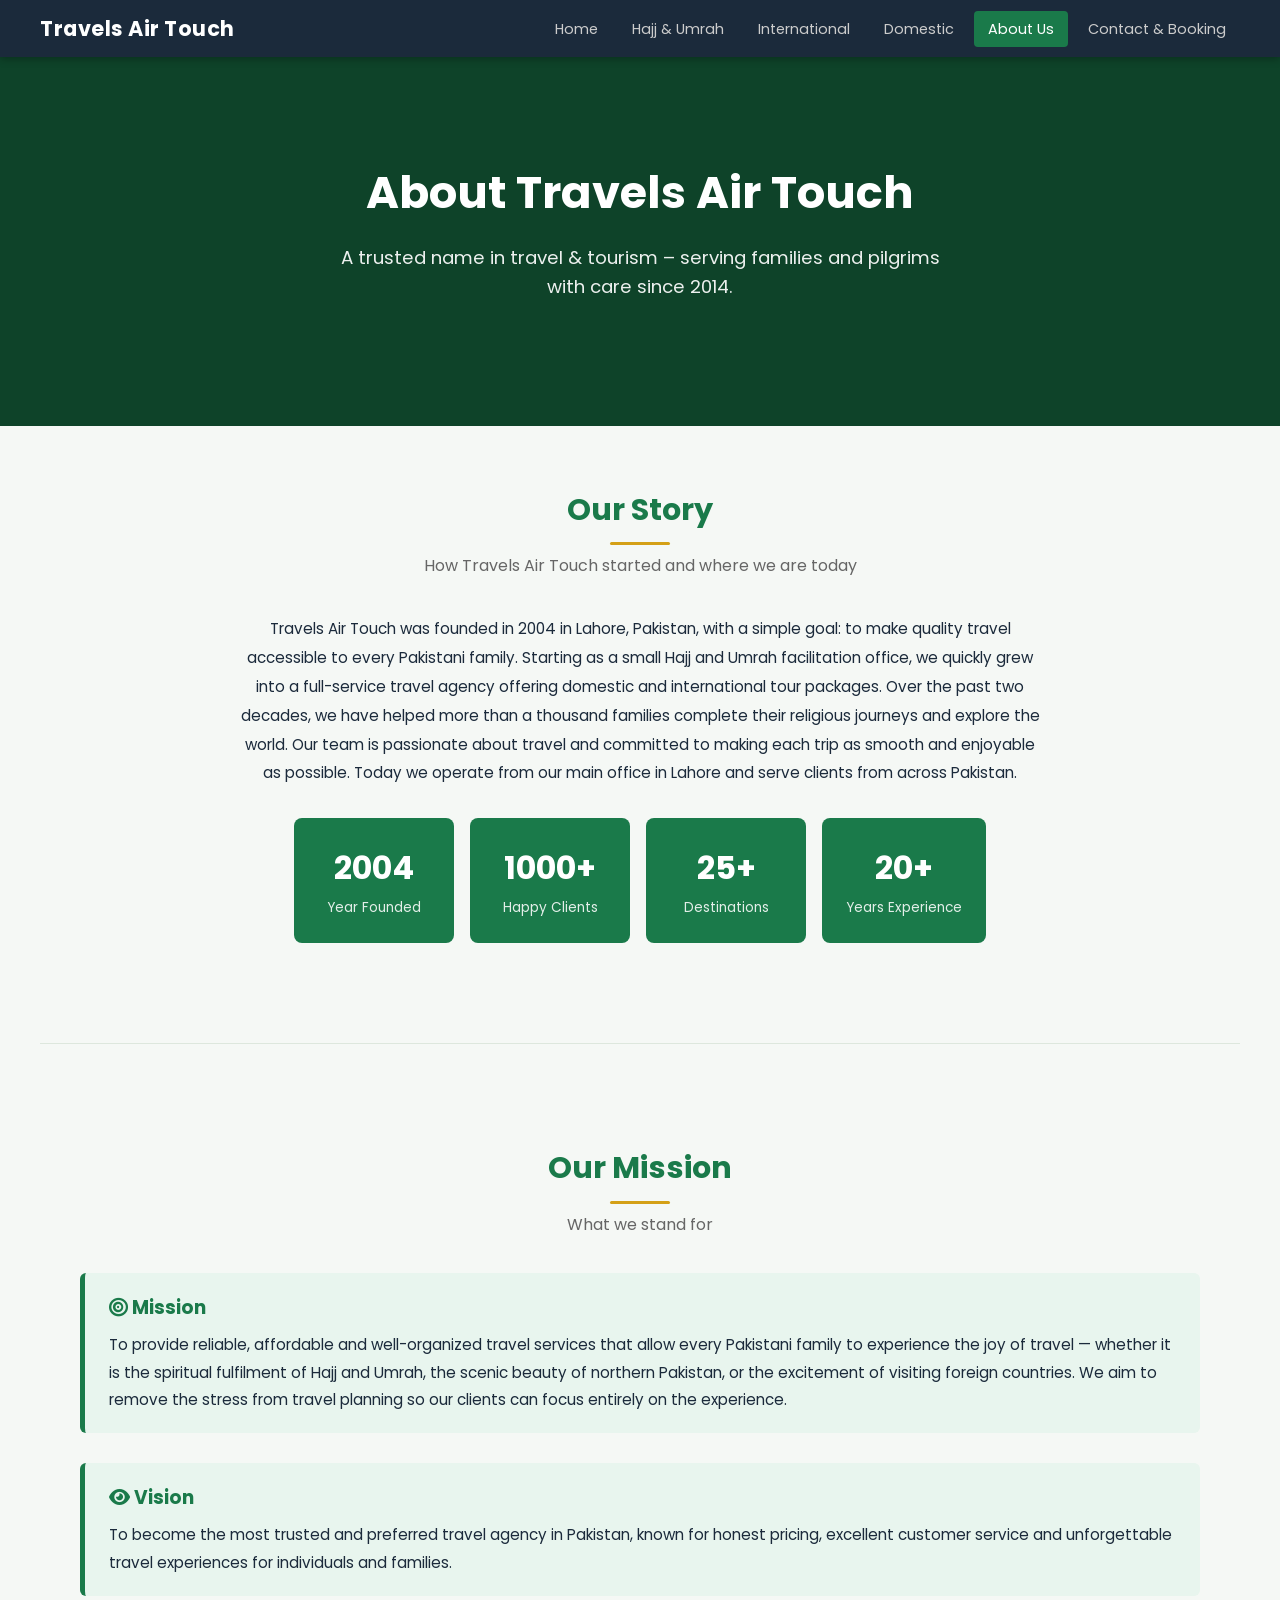
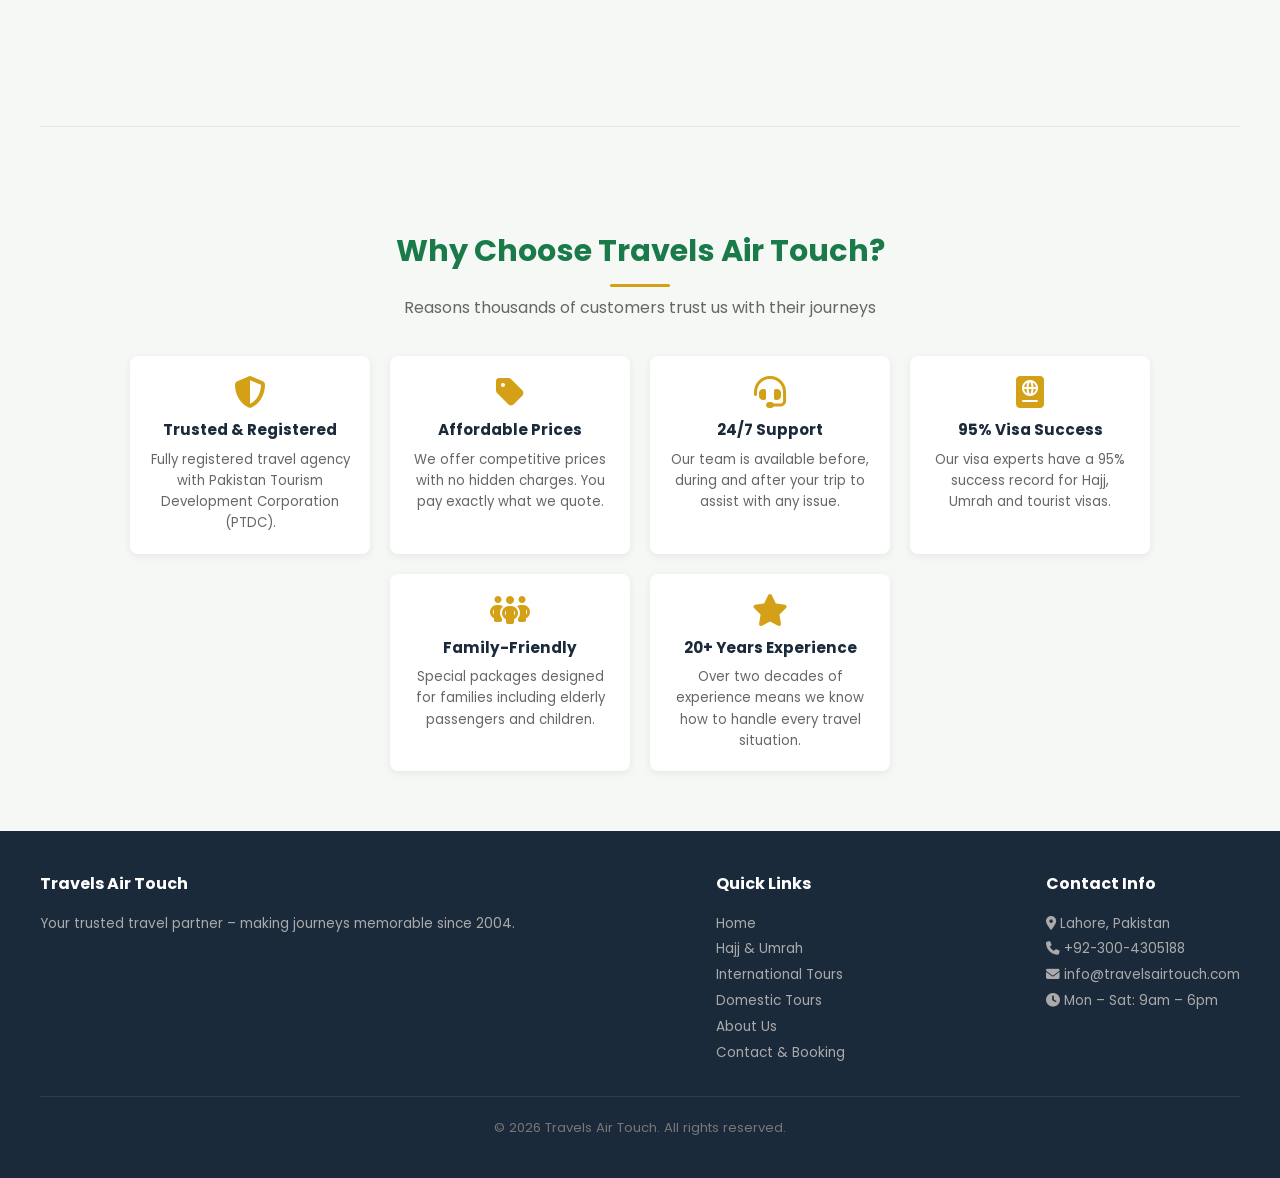
==== about.html @ 582b8dd6 "Add files via upload" ====
<!DOCTYPE html>
<html lang="en">

<head>
  <meta charset="UTF-8">
  <meta name="viewport" content="width=device-width, initial-scale=1.0">
  <title>About Us – Travels Air Touch</title>
  <link rel="stylesheet" href="style.css">
  <link rel="stylesheet"
        href="https://cdnjs.cloudflare.com/ajax/libs/font-awesome/6.5.0/css/all.min.css">
</head>

<body>

  <nav>
    <div class="nav-logo">
      <img src="logo.png" alt="Travels Air Touch Logo"
           onerror="this.style.display='none'">
      <span>Travels Air Touch</span>
    </div>
    <ul class="nav-links">
      <li><a href="index.html">Home</a></li>
      <li><a href="hajj-umrah.html">Hajj &amp; Umrah</a></li>
      <li><a href="international.html">International</a></li>
      <li><a href="domestic.html">Domestic</a></li>
      <li><a href="about.html" class="active">About Us</a></li>
      <li><a href="contact.html">Contact &amp; Booking</a></li>
    </ul>
  </nav>

  <!-- Hero -->
  <section class="hero"
    style="background-image: url('https://images.unsplash.com/photo-1488646953014-85cb44e25828?w=1400&q=80');">
    <h1>About Travels Air Touch</h1>
    <p>A trusted name in travel &amp; tourism – serving families and pilgrims with care since 2014.</p>
  </section>

  <!-- ============================================================
       COMPANY HISTORY / DESCRIPTION
  ============================================================ -->
  <section class="section">
    <h2 class="section-title">Our Story</h2>
    <p class="section-subtitle">How Travels Air Touch started and where we are today</p>

    <p class="company-bio">
      Travels Air Touch was founded in 2004 in Lahore, Pakistan, with a simple goal: to make quality
      travel accessible to every Pakistani family. Starting as a small Hajj and Umrah facilitation
      office, we quickly grew into a full-service travel agency offering domestic and international
      tour packages. Over the past two decades, we have helped more than a thousand families complete
      their religious journeys and explore the world. Our team is passionate about travel and
      committed to making each trip as smooth and enjoyable as possible. Today we operate from our
      main office in Lahore and serve clients from across Pakistan.
    </p>

    <!-- Stats -->
    <div class="stats-row">
      <div class="stat-box">
        <h2>2004</h2>
        <p>Year Founded</p>
      </div>
      <div class="stat-box">
        <h2>1000+</h2>
        <p>Happy Clients</p>
      </div>
      <div class="stat-box">
        <h2>25+</h2>
        <p>Destinations</p>
      </div>
      <div class="stat-box">
        <h2>20+</h2>
        <p>Years Experience</p>
      </div>
    </div>
  </section>

  <hr class="divider">

  <!-- ============================================================
       MISSION STATEMENT
  ============================================================ -->
  <section class="section">
    <h2 class="section-title">Our Mission</h2>
    <p class="section-subtitle">What we stand for</p>

    <div class="info-box">
      <h3><i class="fa-solid fa-bullseye"></i> Mission</h3>
      <p style="font-size:0.95rem; line-height:1.8;">
        To provide reliable, affordable and well-organized travel services that allow every Pakistani
        family to experience the joy of travel — whether it is the spiritual fulfilment of Hajj and Umrah,
        the scenic beauty of northern Pakistan, or the excitement of visiting foreign countries.
        We aim to remove the stress from travel planning so our clients can focus entirely on the experience.
      </p>
    </div>

    <div class="info-box">
      <h3><i class="fa-solid fa-eye"></i> Vision</h3>
      <p style="font-size:0.95rem; line-height:1.8;">
        To become the most trusted and preferred travel agency in Pakistan, known for honest pricing,
        excellent customer service and unforgettable travel experiences for individuals and families.
      </p>
    </div>
  </section>

  <hr class="divider">

  <!-- ============================================================
       WHY CHOOSE US
  ============================================================ -->
  <section class="section">
    <h2 class="section-title">Why Choose Travels Air Touch?</h2>
    <p class="section-subtitle">Reasons thousands of customers trust us with their journeys</p>

    <div class="why-list">

      <div class="why-item">
        <i class="fa-solid fa-shield-halved"></i>
        <h4>Trusted &amp; Registered</h4>
        <p>Fully registered travel agency with Pakistan Tourism Development Corporation (PTDC).</p>
      </div>

      <div class="why-item">
        <i class="fa-solid fa-tag"></i>
        <h4>Affordable Prices</h4>
        <p>We offer competitive prices with no hidden charges. You pay exactly what we quote.</p>
      </div>

      <div class="why-item">
        <i class="fa-solid fa-headset"></i>
        <h4>24/7 Support</h4>
        <p>Our team is available before, during and after your trip to assist with any issue.</p>
      </div>

      <div class="why-item">
        <i class="fa-solid fa-passport"></i>
        <h4>95% Visa Success</h4>
        <p>Our visa experts have a 95% success record for Hajj, Umrah and tourist visas.</p>
      </div>

      <div class="why-item">
        <i class="fa-solid fa-people-group"></i>
        <h4>Family-Friendly</h4>
        <p>Special packages designed for families including elderly passengers and children.</p>
      </div>

      <div class="why-item">
        <i class="fa-solid fa-star"></i>
        <h4>20+ Years Experience</h4>
        <p>Over two decades of experience means we know how to handle every travel situation.</p>
      </div>

    </div><!-- end why-list -->
  </section>

  <!-- Footer -->
  <footer>
    <div class="footer-content">
      <div class="footer-col">
        <h4>Travels Air Touch</h4>
        <p>Your trusted travel partner – making journeys memorable since 2004.</p>
      </div>
      <div class="footer-col">
        <h4>Quick Links</h4>
        <ul>
          <li><a href="index.html">Home</a></li>
          <li><a href="hajj-umrah.html">Hajj &amp; Umrah</a></li>
          <li><a href="international.html">International Tours</a></li>
          <li><a href="domestic.html">Domestic Tours</a></li>
          <li><a href="about.html">About Us</a></li>
          <li><a href="contact.html">Contact &amp; Booking</a></li>
        </ul>
      </div>
      <div class="footer-col">
        <h4>Contact Info</h4>
        <p><i class="fa-solid fa-location-dot"></i> Lahore, Pakistan</p>
        <p><i class="fa-solid fa-phone"></i> +92-300-4305188</p>
        <p><i class="fa-solid fa-envelope"></i> info@travelsairtouch.com</p>
        <p><i class="fa-solid fa-clock"></i> Mon – Sat: 9am – 6pm</p>
      </div>
    </div>
    <div class="footer-bottom">
      <p>&copy; 2026 Travels Air Touch. All rights reserved.</p>
    </div>
  </footer>

</body>
</html>
---- style.css ----
/* ============================================================
   style.css  –  Travels Air Touch
   This ONE CSS file is linked by ALL 6 HTML pages.
   
   HOW CSS WORKS (beginner note):
   - We "select" an HTML element and then write rules inside { }
   - Each rule is:  property: value;
   - Example:  color: red;   means "make the text red"
============================================================ */

/* ---------- 1. GOOGLE FONTS IMPORT ----------
   We import Poppins font so every page looks the same.
   @import must be the FIRST thing in the CSS file.
*/
@import url('https://fonts.googleapis.com/css2?family=Poppins:wght@400;600;700&display=swap');

/* ---------- 2. CSS VARIABLES (custom colours) ----------
   :root means "the whole webpage".
   We store our brand colours here so we only change them once.
*/
:root {
    --green:  #1a7a4a;   /* main brand green  */
    --gold:   #d4a017;   /* accent gold       */
    --dark:   #1b2a3b;   /* dark navy text    */
    --light:  #f5f8f5;   /* very light bg     */
    --white:  #ffffff;
    --grey:   #666666;
}

/* ---------- 3. RESET / BASE ----------
   * means "every element".
   box-sizing: border-box makes width/height easier to predict.
*/
* {
    margin: 0;
    padding: 0;
    box-sizing: border-box;
}

body {
    font-family: 'Poppins', sans-serif;
    background-color: var(--light);
    color: var(--dark);
    line-height: 1.6;   /* space between lines */
}

/* Links – remove default underline, add our colour */
a {
    text-decoration: none;
    color: inherit;
}

/* Images fill their container and never overflow */
img {
    max-width: 100%;
    display: block;
}

/* ---------- 4. NAVIGATION BAR ----------
   <nav> is the HTML element we style here.
*/
nav {
    background-color: var(--dark);
    padding: 0 40px;
    display: flex;              /* puts children side-by-side */
    align-items: center;        /* vertical centre            */
    justify-content: space-between;  /* logo left, links right */
    position: sticky;           /* sticks to top while scrolling */
    top: 0;
    z-index: 100;               /* stays above other content   */
    box-shadow: 0 2px 8px rgba(0,0,0,0.3);
}

/* Logo area inside nav */
.nav-logo {
    display: flex;
    align-items: center;
    gap: 10px;                  /* space between logo image and text */
    padding: 12px 0;
}

/* The <img> tag used for the logo */
.nav-logo img {
    width: 48px;
    height: 48px;
    border-radius: 8px;
    object-fit: contain;
    background-color: var(--white);
    padding: 4px;
}

/* Company name text next to logo */
.nav-logo span {
    color: var(--white);
    font-size: 1.3rem;
    font-weight: 700;
    letter-spacing: 0.5px;
}

/* The container holding all nav links */
.nav-links {
    display: flex;
    list-style: none;           /* removes bullet points from <ul> */
    gap: 6px;
}

/* Each nav link */
.nav-links a {
    color: #cccccc;
    padding: 8px 14px;
    border-radius: 4px;
    font-size: 0.9rem;
    transition: background-color 0.25s, color 0.25s;  /* smooth hover */
}

/* Hover state – when mouse is over a link */
.nav-links a:hover,
.nav-links a.active {
    background-color: var(--green);
    color: var(--white);
}

/* ---------- 5. HERO BANNER ----------
   A full-width banner at the top of the page.
   background-image is set per-page with an inline style.
*/
.hero {
    background-color: var(--green);   /* fallback colour if no image */
    background-size: cover;
    background-position: center;
    background-repeat: no-repeat;
    padding: 100px 40px;
    text-align: center;
    color: var(--white);
    position: relative;
}

/* Dark overlay on top of hero image so text is readable */
.hero::before {
    content: '';                /* required for pseudo-elements */
    position: absolute;
    inset: 0;                   /* shorthand for top/right/bottom/left: 0 */
    background-color: rgba(0, 0, 0, 0.45);
}

/* All hero text must be on top of the overlay */
.hero * {
    position: relative;
    z-index: 1;
}

.hero h1 {
    font-size: 2.8rem;
    margin-bottom: 14px;
}

.hero p {
    font-size: 1.15rem;
    max-width: 600px;
    margin: 0 auto 24px;
    opacity: 0.92;
}

/* ---------- 6. BUTTONS ---------- */
.btn {
    display: inline-block;
    background-color: var(--gold);
    color: var(--dark);
    padding: 12px 28px;
    border-radius: 6px;
    font-weight: 600;
    font-size: 0.95rem;
    transition: background-color 0.25s, transform 0.15s;
    border: none;
    cursor: pointer;
}

.btn:hover {
    background-color: #b8860b;  /* slightly darker gold on hover */
    transform: translateY(-2px);
}

.btn-outline {
    background-color: transparent;
    border: 2px solid var(--green);
    color: var(--green);
}

.btn-outline:hover {
    background-color: var(--green);
    color: var(--white);
    transform: translateY(-2px);
}

/* ---------- 7. SECTION WRAPPER ----------
   .section is used on every section of content to give padding.
*/
.section {
    padding: 60px 40px;
    max-width: 1200px;      /* content never gets too wide on big screens */
    margin: 0 auto;         /* centres the content horizontally */
}

/* Section heading style */
.section-title {
    font-size: 1.9rem;
    color: var(--green);
    margin-bottom: 8px;
    text-align: center;
}

/* Small subtitle below section heading */
.section-subtitle {
    text-align: center;
    color: var(--grey);
    margin-bottom: 36px;
    font-size: 1rem;
}

/* Horizontal line under section titles */
.section-title::after {
    content: '';
    display: block;
    width: 60px;
    height: 3px;
    background-color: var(--gold);
    margin: 8px auto 0;
    border-radius: 2px;
}

/* ---------- 8. CARDS GRID ----------
   A flexible grid that wraps automatically.
*/
.cards-grid {
    display: flex;
    flex-wrap: wrap;            /* cards go to next line if no space */
    gap: 24px;
    justify-content: center;
}

/* Individual card */
.card {
    background-color: var(--white);
    border-radius: 10px;
    box-shadow: 0 2px 12px rgba(0,0,0,0.09);
    overflow: hidden;           /* hides anything outside the rounded corners */
    width: 280px;
    transition: transform 0.25s, box-shadow 0.25s;
}

.card:hover {
    transform: translateY(-5px);
    box-shadow: 0 8px 24px rgba(0,0,0,0.15);
}

/* Image inside card */
.card-img {
    width: 100%;
    height: 180px;
    object-fit: cover;          /* crop the image nicely to fill space */
}

/* Text area inside card */
.card-body {
    padding: 16px;
}

.card-body h3 {
    font-size: 1.05rem;
    margin-bottom: 6px;
    color: var(--dark);
}

.card-body p {
    font-size: 0.88rem;
    color: var(--grey);
    margin-bottom: 10px;
}

/* Price tag on card */
.card-price {
    font-size: 1rem;
    font-weight: 700;
    color: var(--green);
}

/* Duration badge on card */
.card-badge {
    display: inline-block;
    background-color: var(--light);
    border: 1px solid var(--green);
    color: var(--green);
    font-size: 0.75rem;
    padding: 2px 8px;
    border-radius: 20px;
    margin-bottom: 8px;
}

/* ---------- 9. OVERVIEW / QUICK LINKS BOXES (home page) ---------- */
.overview-grid {
    display: flex;
    flex-wrap: wrap;
    gap: 24px;
    justify-content: center;
    margin-top: 30px;
}

.overview-box {
    background-color: var(--white);
    border-top: 4px solid var(--green);
    border-radius: 8px;
    padding: 28px 24px;
    width: 280px;
    text-align: center;
    box-shadow: 0 2px 10px rgba(0,0,0,0.08);
    transition: transform 0.2s;
}

.overview-box:hover {
    transform: translateY(-4px);
}

.overview-box i {
    font-size: 2.2rem;
    color: var(--green);
    margin-bottom: 12px;
}

.overview-box h3 {
    margin-bottom: 8px;
    font-size: 1.1rem;
}

.overview-box p {
    font-size: 0.87rem;
    color: var(--grey);
    margin-bottom: 14px;
}

/* ---------- 10. PRICING TABLE (Hajj/Umrah page) ---------- */
.pricing-table {
    width: 100%;
    border-collapse: collapse;     /* removes space between cells */
    margin-top: 16px;
    font-size: 0.92rem;
}

.pricing-table th,
.pricing-table td {
    border: 1px solid #ddd;
    padding: 12px 16px;
    text-align: center;
}

.pricing-table thead {
    background-color: var(--green);
    color: var(--white);
}

.pricing-table tbody tr:nth-child(even) {
    background-color: #f0f6f2;  /* alternating row colour */
}

.pricing-table .check {
    color: var(--green);
    font-weight: 700;
    font-size: 1rem;
}

.pricing-table .cross {
    color: #cc0000;
    font-weight: 700;
}

/* ---------- 11. INFO BOX (visa info etc.) ---------- */
.info-box {
    background-color: #e8f5ee;
    border-left: 5px solid var(--green);
    padding: 20px 24px;
    border-radius: 6px;
    margin: 30px 0;
}

.info-box h3 {
    color: var(--green);
    margin-bottom: 8px;
}

.info-box ul {
    padding-left: 20px;
}

.info-box li {
    margin-bottom: 6px;
    font-size: 0.92rem;
    color: var(--dark);
}

/* ---------- 12. GALLERY ---------- */
.gallery {
    display: flex;
    flex-wrap: wrap;
    gap: 12px;
    justify-content: center;
    margin-top: 20px;
}

.gallery img {
    width: 260px;
    height: 180px;
    object-fit: cover;
    border-radius: 8px;
    box-shadow: 0 2px 8px rgba(0,0,0,0.12);
    transition: transform 0.2s;
}

.gallery img:hover {
    transform: scale(1.03);
}

/* ---------- 13. ABOUT PAGE – TEAM CARDS ---------- */
.team-grid {
    display: flex;
    flex-wrap: wrap;
    gap: 24px;
    justify-content: center;
}

.team-card {
    background-color: var(--white);
    border-radius: 10px;
    text-align: center;
    padding: 30px 24px;
    width: 220px;
    box-shadow: 0 2px 12px rgba(0,0,0,0.09);
}

.team-avatar {
    width: 80px;
    height: 80px;
    border-radius: 50%;       /* makes image a circle */
    object-fit: cover;
    margin: 0 auto 14px;
    border: 3px solid var(--green);
}

.team-card h4 {
    font-size: 1rem;
    margin-bottom: 4px;
}

.team-card p {
    font-size: 0.82rem;
    color: var(--grey);
}

/* Why choose us – icon list */
.why-list {
    display: flex;
    flex-wrap: wrap;
    gap: 20px;
    justify-content: center;
    margin-top: 20px;
}

.why-item {
    background-color: var(--white);
    border-radius: 8px;
    padding: 20px;
    width: 240px;
    text-align: center;
    box-shadow: 0 2px 8px rgba(0,0,0,0.07);
}

.why-item i {
    font-size: 2rem;
    color: var(--gold);
    margin-bottom: 10px;
}

.why-item h4 {
    margin-bottom: 6px;
    font-size: 0.95rem;
}

.why-item p {
    font-size: 0.83rem;
    color: var(--grey);
}

/* ---------- 14. CONTACT FORM ---------- */
.contact-wrapper {
    display: flex;
    flex-wrap: wrap;
    gap: 40px;
    justify-content: center;
}

/* The booking form */
.booking-form {
    background-color: var(--white);
    padding: 36px;
    border-radius: 10px;
    box-shadow: 0 2px 14px rgba(0,0,0,0.1);
    width: 500px;
}

.booking-form h3 {
    color: var(--green);
    font-size: 1.3rem;
    margin-bottom: 22px;
}

/* Rows inside the form */
.form-group {
    margin-bottom: 18px;
}

.form-group label {
    display: block;             /* label goes on its own line */
    font-size: 0.88rem;
    font-weight: 600;
    margin-bottom: 6px;
    color: var(--dark);
}

/* All input / select / textarea fields */
.form-group input,
.form-group select,
.form-group textarea {
    width: 100%;
    padding: 10px 14px;
    border: 1px solid #ccc;
    border-radius: 6px;
    font-family: 'Poppins', sans-serif;
    font-size: 0.9rem;
    outline: none;
    transition: border-color 0.2s;
}

/* Highlight border when user clicks into field */
.form-group input:focus,
.form-group select:focus,
.form-group textarea:focus {
    border-color: var(--green);
}

.form-group textarea {
    resize: vertical;           /* user can resize textarea up/down only */
    min-height: 90px;
}

/* Two fields side-by-side using flex */
.form-row {
    display: flex;
    gap: 14px;
}

.form-row .form-group {
    flex: 1;                    /* each takes equal space */
}

/* Company contact info panel */
.contact-info {
    width: 300px;
}

.contact-info h3 {
    color: var(--green);
    font-size: 1.2rem;
    margin-bottom: 20px;
}

.contact-detail {
    display: flex;
    align-items: flex-start;
    gap: 14px;
    margin-bottom: 18px;
}

.contact-detail i {
    font-size: 1.3rem;
    color: var(--green);
    margin-top: 2px;
}

.contact-detail p {
    font-size: 0.88rem;
    color: var(--grey);
    line-height: 1.5;
}

.contact-detail strong {
    display: block;
    color: var(--dark);
    font-size: 0.92rem;
}

/* Social media icons row */
.social-links {
    display: flex;
    gap: 12px;
    margin-top: 20px;
}

.social-links a {
    display: inline-flex;
    align-items: center;
    justify-content: center;
    width: 40px;
    height: 40px;
    background-color: var(--green);
    color: var(--white);
    border-radius: 50%;
    font-size: 1rem;
    transition: background-color 0.2s, transform 0.2s;
}

.social-links a:hover {
    background-color: var(--gold);
    color: var(--dark);
    transform: scale(1.1);
}

/* ---------- 15. FOOTER ---------- */
footer {
    background-color: var(--dark);
    color: #cccccc;
    padding: 40px;
}

.footer-content {
    max-width: 1200px;
    margin: 0 auto;
    display: flex;
    flex-wrap: wrap;
    gap: 40px;
    justify-content: space-between;
}

.footer-col h4 {
    color: var(--white);
    margin-bottom: 14px;
    font-size: 1rem;
}

.footer-col p,
.footer-col li {
    font-size: 0.85rem;
    line-height: 1.9;
    color: #aaaaaa;
    list-style: none;
}

.footer-col a {
    color: #aaaaaa;
    transition: color 0.2s;
}

.footer-col a:hover {
    color: var(--gold);
}

/* The very bottom strip of the footer */
.footer-bottom {
    text-align: center;
    margin-top: 30px;
    padding-top: 20px;
    border-top: 1px solid #2e3e50;
    font-size: 0.82rem;
    color: #777;
    max-width: 1200px;
    margin: 30px auto 0;
}

/* ---------- 16. REGION HEADING (international page) ---------- */
.region-heading {
    font-size: 1.2rem;
    color: var(--dark);
    border-left: 4px solid var(--gold);
    padding-left: 12px;
    margin: 30px 0 18px;
    font-weight: 600;
}

/* ---------- 17. SEASONAL BADGE (domestic page) ---------- */
.season-badge {
    display: inline-block;
    padding: 3px 10px;
    border-radius: 20px;
    font-size: 0.75rem;
    font-weight: 600;
    margin-bottom: 6px;
}

.summer { background-color: #fff3cd; color: #856404; }
.winter { background-color: #cfe2ff; color: #084298; }

/* ---------- 18. ABOUT COMPANY BIO ---------- */
.company-bio {
    max-width: 800px;
    margin: 0 auto;
    font-size: 0.95rem;
    color: var(--dark);
    text-align: center;
    line-height: 1.9;
}

/* ---------- 19. UTILITY CLASSES ---------- */
.text-center { text-align: center; }
.mt-20 { margin-top: 20px; }
.mb-20 { margin-bottom: 20px; }

/* Highlighted number / stat boxes */
.stat-box {
    background-color: var(--green);
    color: var(--white);
    padding: 24px;
    border-radius: 8px;
    text-align: center;
    min-width: 160px;
}

.stat-box h2 {
    font-size: 2rem;
    margin-bottom: 4px;
}

.stat-box p {
    font-size: 0.85rem;
    opacity: 0.88;
}

.stats-row {
    display: flex;
    flex-wrap: wrap;
    gap: 16px;
    justify-content: center;
    margin-top: 30px;
}

/* Light horizontal divider */
.divider {
    border: none;
    border-top: 1px solid #dde7dd;
    margin: 40px auto;
    max-width: 1200px;
}
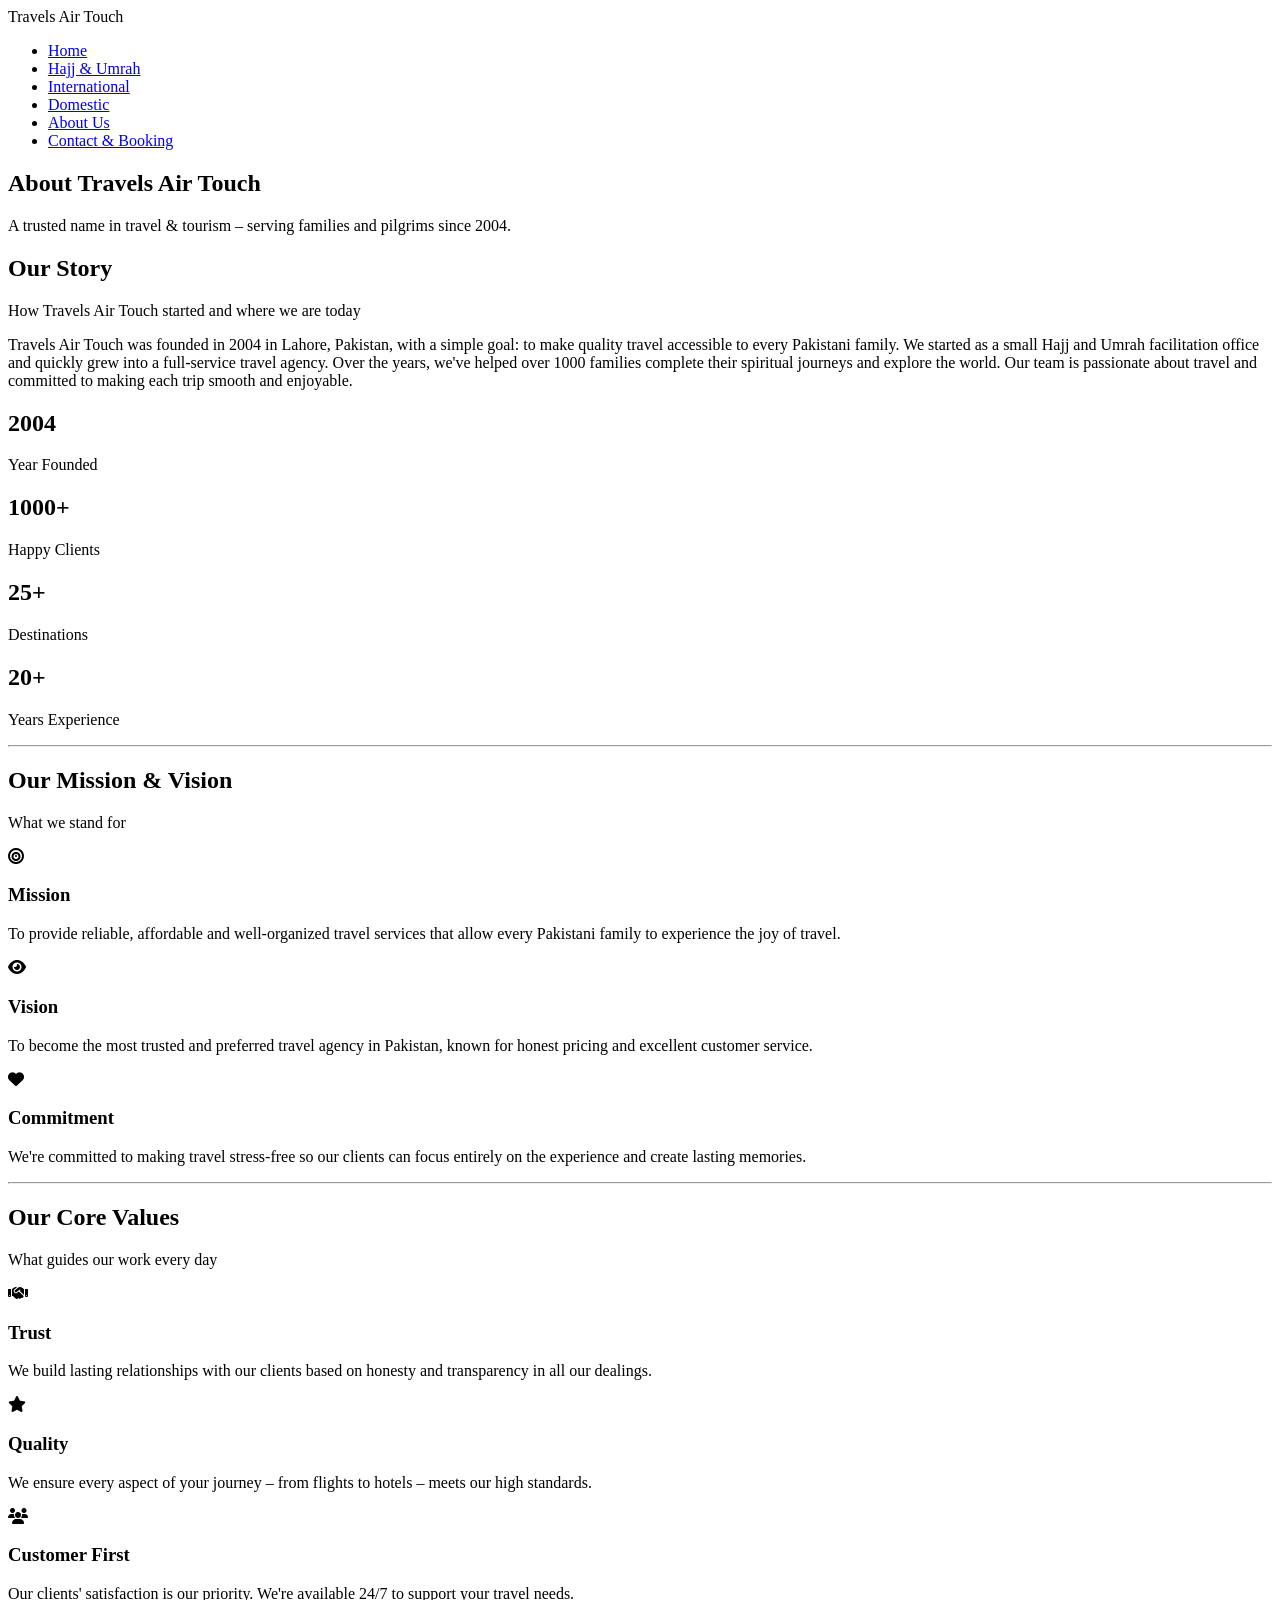
==== commit 95f3f6f3: "Add files via upload" ====
--- a/about.html
+++ b/about.html
@@ -1,186 +1,115 @@
-<!DOCTYPE html>
-<html lang="en">
-
-<head>
-  <meta charset="UTF-8">
-  <meta name="viewport" content="width=device-width, initial-scale=1.0">
-  <title>About Us – Travels Air Touch</title>
-  <link rel="stylesheet" href="style.css">
-  <link rel="stylesheet"
-        href="https://cdnjs.cloudflare.com/ajax/libs/font-awesome/6.5.0/css/all.min.css">
-</head>
-
-<body>
-
-  <nav>
-    <div class="nav-logo">
-      <img src="logo.png" alt="Travels Air Touch Logo"
-           onerror="this.style.display='none'">
-      <span>Travels Air Touch</span>
-    </div>
-    <ul class="nav-links">
-      <li><a href="index.html">Home</a></li>
-      <li><a href="hajj-umrah.html">Hajj &amp; Umrah</a></li>
-      <li><a href="international.html">International</a></li>
-      <li><a href="domestic.html">Domestic</a></li>
-      <li><a href="about.html" class="active">About Us</a></li>
-      <li><a href="contact.html">Contact &amp; Booking</a></li>
-    </ul>
-  </nav>
-
-  <!-- Hero -->
-  <section class="hero"
-    style="background-image: url('https://images.unsplash.com/photo-1488646953014-85cb44e25828?w=1400&q=80');">
-    <h1>About Travels Air Touch</h1>
-    <p>A trusted name in travel &amp; tourism – serving families and pilgrims with care since 2014.</p>
-  </section>
-
-  <!-- ============================================================
-       COMPANY HISTORY / DESCRIPTION
-  ============================================================ -->
-  <section class="section">
-    <h2 class="section-title">Our Story</h2>
-    <p class="section-subtitle">How Travels Air Touch started and where we are today</p>
-
-    <p class="company-bio">
-      Travels Air Touch was founded in 2004 in Lahore, Pakistan, with a simple goal: to make quality
-      travel accessible to every Pakistani family. Starting as a small Hajj and Umrah facilitation
-      office, we quickly grew into a full-service travel agency offering domestic and international
-      tour packages. Over the past two decades, we have helped more than a thousand families complete
-      their religious journeys and explore the world. Our team is passionate about travel and
-      committed to making each trip as smooth and enjoyable as possible. Today we operate from our
-      main office in Lahore and serve clients from across Pakistan.
-    </p>
-
-    <!-- Stats -->
-    <div class="stats-row">
-      <div class="stat-box">
-        <h2>2004</h2>
-        <p>Year Founded</p>
-      </div>
-      <div class="stat-box">
-        <h2>1000+</h2>
-        <p>Happy Clients</p>
-      </div>
-      <div class="stat-box">
-        <h2>25+</h2>
-        <p>Destinations</p>
-      </div>
-      <div class="stat-box">
-        <h2>20+</h2>
-        <p>Years Experience</p>
-      </div>
-    </div>
-  </section>
-
-  <hr class="divider">
-
-  <!-- ============================================================
-       MISSION STATEMENT
-  ============================================================ -->
-  <section class="section">
-    <h2 class="section-title">Our Mission</h2>
-    <p class="section-subtitle">What we stand for</p>
-
-    <div class="info-box">
-      <h3><i class="fa-solid fa-bullseye"></i> Mission</h3>
-      <p style="font-size:0.95rem; line-height:1.8;">
-        To provide reliable, affordable and well-organized travel services that allow every Pakistani
-        family to experience the joy of travel — whether it is the spiritual fulfilment of Hajj and Umrah,
-        the scenic beauty of northern Pakistan, or the excitement of visiting foreign countries.
-        We aim to remove the stress from travel planning so our clients can focus entirely on the experience.
-      </p>
-    </div>
-
-    <div class="info-box">
-      <h3><i class="fa-solid fa-eye"></i> Vision</h3>
-      <p style="font-size:0.95rem; line-height:1.8;">
-        To become the most trusted and preferred travel agency in Pakistan, known for honest pricing,
-        excellent customer service and unforgettable travel experiences for individuals and families.
-      </p>
-    </div>
-  </section>
-
-  <hr class="divider">
-
-  <!-- ============================================================
-       WHY CHOOSE US
-  ============================================================ -->
-  <section class="section">
-    <h2 class="section-title">Why Choose Travels Air Touch?</h2>
-    <p class="section-subtitle">Reasons thousands of customers trust us with their journeys</p>
-
-    <div class="why-list">
-
-      <div class="why-item">
-        <i class="fa-solid fa-shield-halved"></i>
-        <h4>Trusted &amp; Registered</h4>
-        <p>Fully registered travel agency with Pakistan Tourism Development Corporation (PTDC).</p>
-      </div>
-
-      <div class="why-item">
-        <i class="fa-solid fa-tag"></i>
-        <h4>Affordable Prices</h4>
-        <p>We offer competitive prices with no hidden charges. You pay exactly what we quote.</p>
-      </div>
-
-      <div class="why-item">
-        <i class="fa-solid fa-headset"></i>
-        <h4>24/7 Support</h4>
-        <p>Our team is available before, during and after your trip to assist with any issue.</p>
-      </div>
-
-      <div class="why-item">
-        <i class="fa-solid fa-passport"></i>
-        <h4>95% Visa Success</h4>
-        <p>Our visa experts have a 95% success record for Hajj, Umrah and tourist visas.</p>
-      </div>
-
-      <div class="why-item">
-        <i class="fa-solid fa-people-group"></i>
-        <h4>Family-Friendly</h4>
-        <p>Special packages designed for families including elderly passengers and children.</p>
-      </div>
-
-      <div class="why-item">
-        <i class="fa-solid fa-star"></i>
-        <h4>20+ Years Experience</h4>
-        <p>Over two decades of experience means we know how to handle every travel situation.</p>
-      </div>
-
-    </div><!-- end why-list -->
-  </section>
-
-  <!-- Footer -->
-  <footer>
-    <div class="footer-content">
-      <div class="footer-col">
-        <h4>Travels Air Touch</h4>
-        <p>Your trusted travel partner – making journeys memorable since 2004.</p>
-      </div>
-      <div class="footer-col">
-        <h4>Quick Links</h4>
-        <ul>
-          <li><a href="index.html">Home</a></li>
-          <li><a href="hajj-umrah.html">Hajj &amp; Umrah</a></li>
-          <li><a href="international.html">International Tours</a></li>
-          <li><a href="domestic.html">Domestic Tours</a></li>
-          <li><a href="about.html">About Us</a></li>
-          <li><a href="contact.html">Contact &amp; Booking</a></li>
-        </ul>
-      </div>
-      <div class="footer-col">
-        <h4>Contact Info</h4>
-        <p><i class="fa-solid fa-location-dot"></i> Lahore, Pakistan</p>
-        <p><i class="fa-solid fa-phone"></i> +92-300-4305188</p>
-        <p><i class="fa-solid fa-envelope"></i> info@travelsairtouch.com</p>
-        <p><i class="fa-solid fa-clock"></i> Mon – Sat: 9am – 6pm</p>
-      </div>
-    </div>
-    <div class="footer-bottom">
-      <p>&copy; 2026 Travels Air Touch. All rights reserved.</p>
-    </div>
-  </footer>
-
-</body>
-</html>
+<!DOCTYPE html>
+<html lang="en">
+<head>
+  <meta charset="UTF-8">
+  <meta name="viewport" content="width=device-width, initial-scale=1.0">
+  <title>About Us – Travels Air Touch</title>
+  <link rel="stylesheet" href="../Styles/common.css">
+  <link rel="stylesheet" href="../Styles/about.css">
+  <link rel="stylesheet" href="https://cdnjs.cloudflare.com/ajax/libs/font-awesome/6.5.0/css/all.min.css">
+</head>
+<body>
+  <nav>
+    <div class="nav-logo">
+      <img src="logo.png" alt="Travels Air Touch Logo" onerror="this.style.display='none'">
+      <span>Travels Air Touch</span>
+    </div>
+    <ul class="nav-links">
+      <li><a href="../index.html">Home</a></li>
+      <li><a href="hajj-umrah.html">Hajj & Umrah</a></li>
+      <li><a href="international.html">International</a></li>
+      <li><a href="domestic.html">Domestic</a></li>
+      <li><a href="about.html" class="active">About Us</a></li>
+      <li><a href="contact.html">Contact & Booking</a></li>
+    </ul>
+  </nav>
+
+  <section class="hero" style="background-image: url('https://images.unsplash.com/photo-1488646953014-85cb44e25828?w=1400&q=80');">
+    <h1>About Travels Air Touch</h1>
+    <p>A trusted name in travel & tourism – serving families and pilgrims since 2004.</p>
+  </section>
+
+  <section class="section">
+    <h2 class="section-title">Our Story</h2>
+    <p class="section-subtitle">How Travels Air Touch started and where we are today</p>
+
+    <p class="company-bio">
+      Travels Air Touch was founded in 2004 in Lahore, Pakistan, with a simple goal: to make quality travel accessible to every Pakistani family. We started as a small Hajj and Umrah facilitation office and quickly grew into a full-service travel agency. Over the years, we've helped over 1000 families complete their spiritual journeys and explore the world. Our team is passionate about travel and committed to making each trip smooth and enjoyable.
+    </p>
+
+    <div class="stats-row">
+      <div class="stat-box">
+        <h2>2004</h2>
+        <p>Year Founded</p>
+      </div>
+      <div class="stat-box">
+        <h2>1000+</h2>
+        <p>Happy Clients</p>
+      </div>
+      <div class="stat-box">
+        <h2>25+</h2>
+        <p>Destinations</p>
+      </div>
+      <div class="stat-box">
+        <h2>20+</h2>
+        <p>Years Experience</p>
+      </div>
+    </div>
+  </section>
+
+  <hr class="divider">
+
+  <section class="section">
+    <h2 class="section-title">Our Mission & Vision</h2>
+    <p class="section-subtitle">What we stand for</p>
+
+    <div class="values-grid">
+      <div class="value-card">
+        <i class="fa-solid fa-bullseye"></i>
+        <h3>Mission</h3>
+        <p>To provide reliable, affordable and well-organized travel services that allow every Pakistani family to experience the joy of travel.</p>
+      </div>
+
+      <div class="value-card">
+        <i class="fa-solid fa-eye"></i>
+        <h3>Vision</h3>
+        <p>To become the most trusted and preferred travel agency in Pakistan, known for honest pricing and excellent customer service.</p>
+      </div>
+
+      <div class="value-card">
+        <i class="fa-solid fa-heart"></i>
+        <h3>Commitment</h3>
+        <p>We're committed to making travel stress-free so our clients can focus entirely on the experience and create lasting memories.</p>
+      </div>
+    </div>
+  </section>
+
+  <hr class="divider">
+
+  <section class="section">
+    <h2 class="section-title">Our Core Values</h2>
+    <p class="section-subtitle">What guides our work every day</p>
+
+    <div class="values-grid">
+      <div class="value-card">
+        <i class="fa-solid fa-handshake"></i>
+        <h3>Trust</h3>
+        <p>We build lasting relationships with our clients based on honesty and transparency in all our dealings.</p>
+      </div>
+
+      <div class="value-card">
+        <i class="fa-solid fa-star"></i>
+        <h3>Quality</h3>
+        <p>We ensure every aspect of your journey – from flights to hotels – meets our high standards.</p>
+      </div>
+
+      <div class="value-card">
+        <i class="fa-solid fa-users"></i>
+        <h3>Customer First</h3>
+        <p>Our clients' satisfaction is our priority. We're available 24/7 to support your travel needs.</p>
+      </div>
+    </div>
+  </section>
+
+</body>
+</html>
